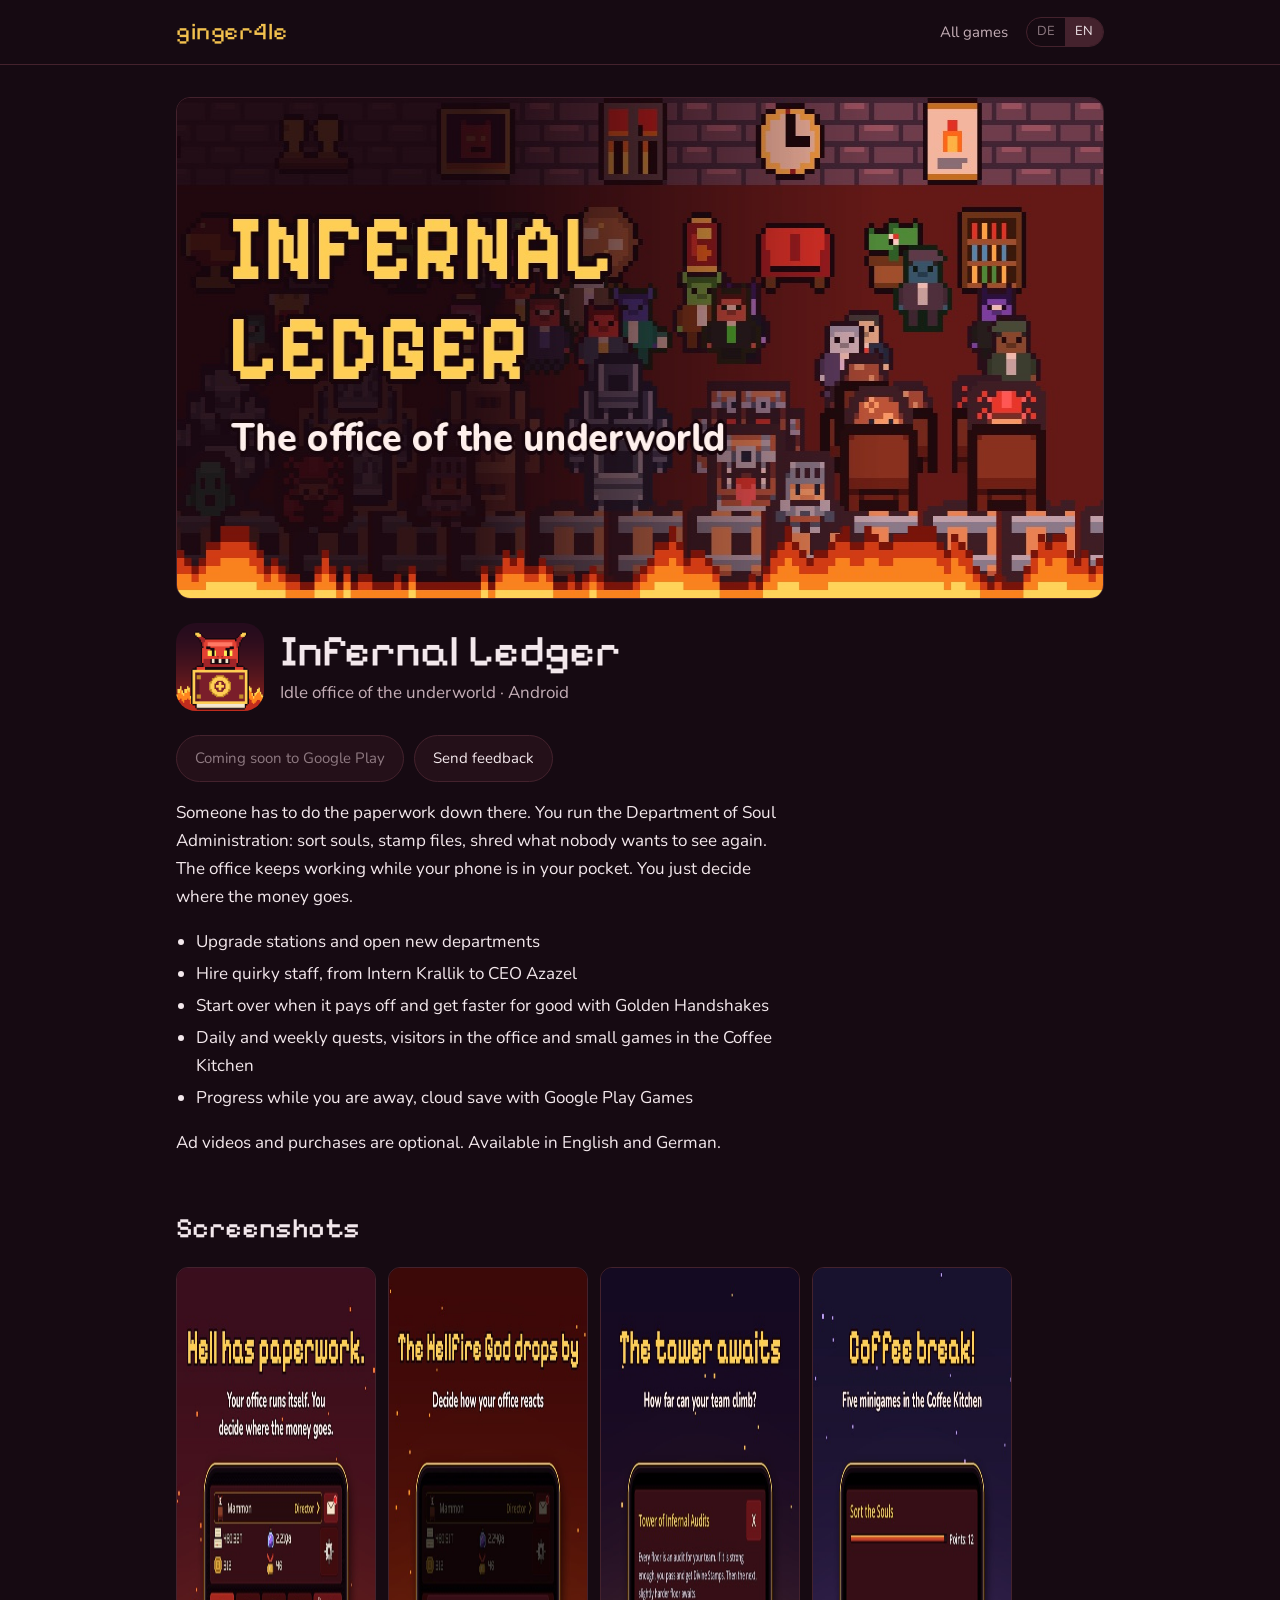
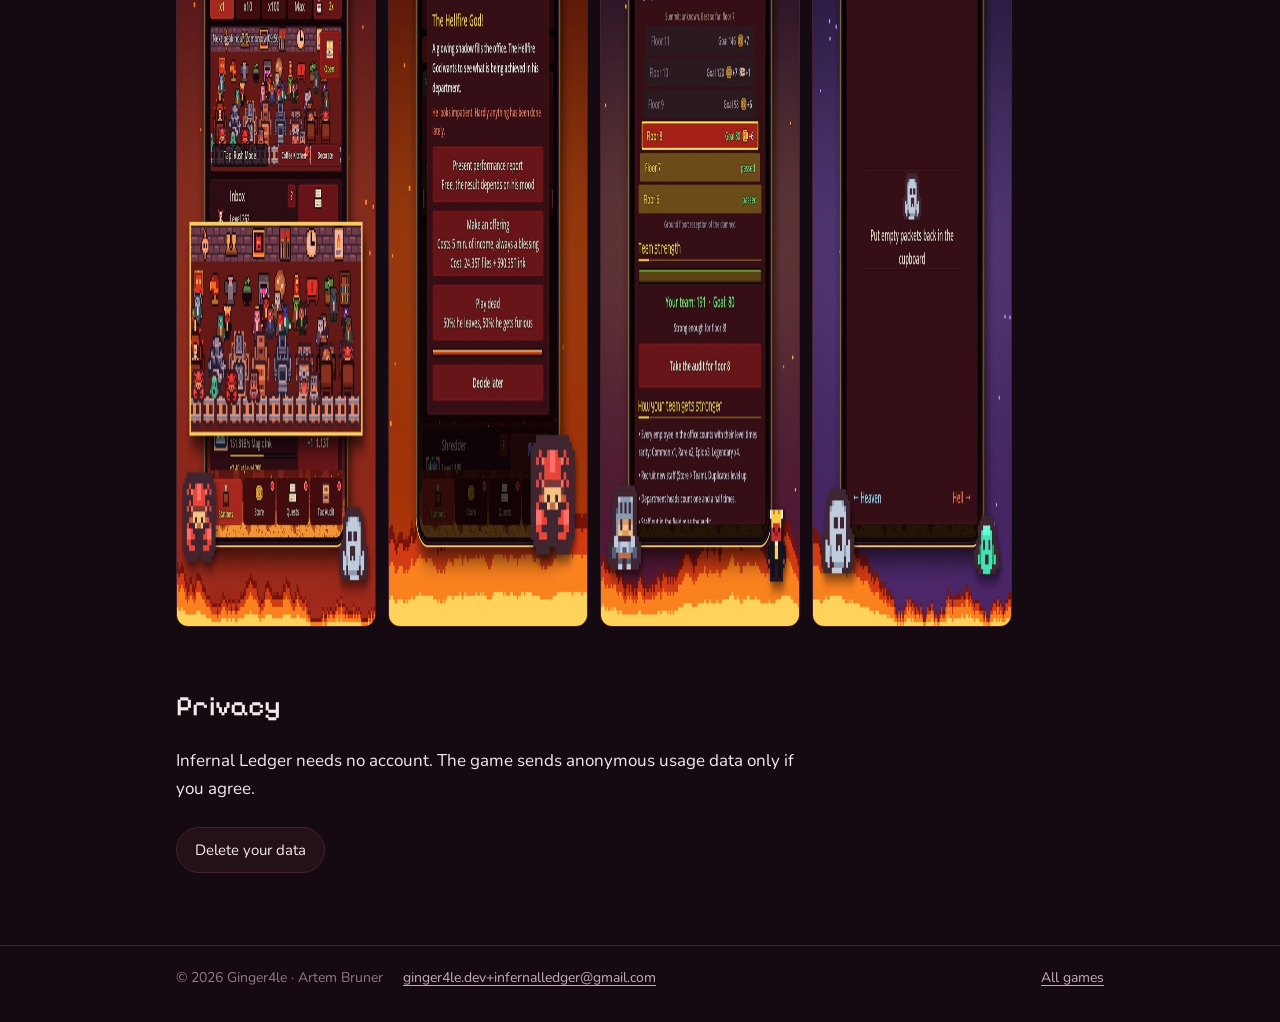
==== infernal-ledger/index.html @ 5a6a9899 "Pixel studio design: home page with game cards, Infernal Ledger page, DE/EN switch Co-Authored-By: C" ====
<!doctype html>
<html lang="de">
<head>
<meta charset="utf-8">
<meta name="viewport" content="width=device-width, initial-scale=1">
<title>Infernal Ledger: Idle Office</title>
<meta name="description" content="Idle-Spiel im Höllenbüro: Akten stempeln, Seelen sortieren, Dämonen einstellen.">
<meta name="theme-color" content="#160a12">
<meta property="og:title" content="Infernal Ledger: Idle Office">
<meta property="og:description" content="An idle game about Hell's paperwork: stamp files, sort souls, hire demons.">
<meta property="og:image" content="https://ginger4le.github.io/infernal-ledger/img/feature_en.jpg">
<link rel="icon" href="img/icon.png" type="image/png">
<link rel="stylesheet" href="../style.css">
<script src="../assets/lang.js"></script>
</head>
<body>
<header class="top"><div class="wrap">
  <a class="logo" href="../">ginger4le</a>
  <nav class="nav">
    <a href="../#spiele" class="hide-sm"><span class="de">Alle Spiele</span><span class="en">All games</span></a>
    <span class="lang"><button data-set="de" aria-label="Deutsch">DE</button><button data-set="en" aria-label="English">EN</button></span>
  </nav>
</div></header>

<main class="wrap">
  <div class="feature">
    <img class="de" src="img/feature_de.jpg" alt="Infernal Ledger: Idle Office" width="1024" height="500">
    <img class="en" src="img/feature_en.jpg" alt="Infernal Ledger: Idle Office" width="1024" height="500">
  </div>

  <div class="title-row">
    <img src="img/icon.png" alt="" width="88" height="88">
    <div>
      <h1>Infernal Ledger</h1>
      <p><span class="de">Idle-Büro der Unterwelt · Android</span><span class="en">Idle office of the underworld · Android</span></p>
    </div>
  </div>

  <div class="actions">
    <span class="btn off"><span class="de">Bald bei Google Play</span><span class="en">Coming soon to Google Play</span></span>
    <a class="btn" href="mailto:ginger4le.dev+infernalledger@gmail.com?subject=Infernal%20Ledger"><span class="de">Feedback schreiben</span><span class="en">Send feedback</span></a>
  </div>

  <div class="prose">
    <div class="de">
      <p>Irgendwer muss in der Hölle ja den Papierkram machen. Du leitest die Abteilung für Seelenverwaltung: Seelen sortieren, Akten stempeln, Altlasten schreddern. Das Büro arbeitet von allein weiter, auch wenn das Handy in der Tasche steckt. Du entscheidest nur, wo das Geld hingeht.</p>
      <ul>
        <li>Stationen aufwerten und neue Abteilungen eröffnen</li>
        <li>Skurrile Mitarbeiter anwerben, vom Praktikanten Krallik bis zu Geschäftsführer Azazel</li>
        <li>Neu anfangen, wenn es sich lohnt, und mit Goldenen Handshakes dauerhaft schneller werden</li>
        <li>Tägliche und wöchentliche Aufträge, Besucher im Büro und kleine Spiele in der Kaffeeküche</li>
        <li>Fortschritt auch offline, Spielstand in der Cloud über Google Play Spiele</li>
      </ul>
      <p>Werbevideos und Käufe sind freiwillig. Auf Deutsch und Englisch.</p>
    </div>
    <div class="en">
      <p>Someone has to do the paperwork down there. You run the Department of Soul Administration: sort souls, stamp files, shred what nobody wants to see again. The office keeps working while your phone is in your pocket. You just decide where the money goes.</p>
      <ul>
        <li>Upgrade stations and open new departments</li>
        <li>Hire quirky staff, from Intern Krallik to CEO Azazel</li>
        <li>Start over when it pays off and get faster for good with Golden Handshakes</li>
        <li>Daily and weekly quests, visitors in the office and small games in the Coffee Kitchen</li>
        <li>Progress while you are away, cloud save with Google Play Games</li>
      </ul>
      <p>Ad videos and purchases are optional. Available in English and German.</p>
    </div>
  </div>

  <h2><span class="de">Bilder</span><span class="en">Screenshots</span></h2>
  <div class="shots de">
    <img src="img/01_stations_de.jpg" alt="Das Büro mit seinen Stationen" width="540" height="960" loading="lazy">
    <img src="img/03_event_de.jpg" alt="Ein Ereignis im Büro" width="540" height="960" loading="lazy">
    <img src="img/04_tower_de.jpg" alt="Der Höllenturm" width="540" height="960" loading="lazy">
    <img src="img/06_minigame_de.jpg" alt="Ein Minispiel in der Kaffeeküche" width="540" height="960" loading="lazy">
  </div>
  <div class="shots en">
    <img src="img/01_stations_en.jpg" alt="The office and its stations" width="540" height="960" loading="lazy">
    <img src="img/03_event_en.jpg" alt="An event in the office" width="540" height="960" loading="lazy">
    <img src="img/04_tower_en.jpg" alt="The Hell Tower" width="540" height="960" loading="lazy">
    <img src="img/06_minigame_en.jpg" alt="A minigame in the Coffee Kitchen" width="540" height="960" loading="lazy">
  </div>

  <h2><span class="de">Datenschutz</span><span class="en">Privacy</span></h2>
  <p class="prose"><span class="de">Infernal Ledger braucht kein Konto. Anonyme Nutzungsdaten sendet das Spiel nur mit deiner Zustimmung.</span><span class="en">Infernal Ledger needs no account. The game sends anonymous usage data only if you agree.</span></p>
  <div class="actions">
    <a class="btn" href="delete-data.html"><span class="de">Daten löschen</span><span class="en">Delete your data</span></a>
  </div>
</main>

<footer class="foot"><div class="wrap">
  <span>© 2026 Ginger4le · Artem Bruner</span>
  <a href="mailto:ginger4le.dev+infernalledger@gmail.com">ginger4le.dev+infernalledger@gmail.com</a>
  <a class="sp" href="../"><span class="de">Alle Spiele</span><span class="en">All games</span></a>
</div></footer>
</body>
</html>
---- style.css ----
@font-face { font-family: "Pixelify Sans"; src: url("assets/fonts/PixelifySans.ttf") format("truetype"); font-display: swap; }
@font-face { font-family: "Nunito"; src: url("assets/fonts/Nunito.ttf") format("truetype"); font-weight: 200 1000; font-display: swap; }

:root {
  --bg: #160a12;
  --card: #241019;
  --card-hover: #2e1520;
  --line: #44222d;
  --text: #f3e8ec;
  --muted: #c4aeb6;
  --faint: #8f7a82;
  --gold: #f2c14e;
  --ember: #d9482f;
  --radius: 14px;
  --pixel: "Pixelify Sans", "Courier New", monospace;
}

* { box-sizing: border-box; }
html { -webkit-text-size-adjust: 100%; }
body {
  margin: 0;
  background: var(--bg);
  color: var(--text);
  font: 17px/1.65 Nunito, system-ui, -apple-system, "Segoe UI", sans-serif;
}
img { max-width: 100%; display: block; }
a { color: var(--gold); text-underline-offset: 3px; }
a:hover { color: #ffd77a; }

/* language switch: html[data-lang] shows .de or .en */
html[data-lang="de"] .en, html[data-lang="en"] .de { display: none !important; }
html:not([data-lang]) .en { display: none !important; }

.wrap { max-width: 960px; margin: 0 auto; padding: 0 16px; }

/* header */
.top { border-bottom: 1px solid var(--line); }
.top .wrap { display: flex; align-items: center; gap: 16px; min-height: 64px; }
.logo { font-family: var(--pixel); font-size: 24px; color: var(--gold); text-decoration: none; letter-spacing: 0.5px; }
.logo:hover { color: var(--gold); }
.nav { margin-left: auto; display: flex; align-items: center; gap: 18px; font-size: 15px; }
.nav a { color: var(--muted); text-decoration: none; }
.nav a:hover { color: var(--text); }
.lang { display: inline-flex; border: 1px solid var(--line); border-radius: 999px; overflow: hidden; }
.lang button {
  background: none; border: 0; color: var(--faint); font: inherit; font-size: 13px;
  padding: 3px 10px; cursor: pointer;
}
html[data-lang="de"] .lang [data-set="de"], html[data-lang="en"] .lang [data-set="en"],
html:not([data-lang]) .lang [data-set="de"] { background: var(--line); color: var(--text); }

/* hero */
.hero { padding: 72px 0 40px; }
.hero h1 {
  font-family: var(--pixel); font-weight: 500; font-size: clamp(36px, 7vw, 64px);
  line-height: 1.05; margin: 0 0 14px; max-width: 14ch;
}
.hero h1 .hl { color: var(--gold); }
.hero p { color: var(--muted); font-size: 19px; margin: 0; max-width: 46ch; }

h2 { font-family: var(--pixel); font-weight: 500; font-size: 28px; margin: 48px 0 16px; }
.section-lead { color: var(--muted); margin: -8px 0 20px; }

/* game cards */
.games { display: grid; grid-template-columns: repeat(auto-fill, minmax(280px, 1fr)); gap: 16px; }
.game {
  --accent: var(--ember);
  display: flex; gap: 16px; align-items: center;
  background: var(--card); border: 1px solid var(--line); border-radius: var(--radius);
  padding: 16px; text-decoration: none; color: var(--text);
  border-left: 4px solid var(--accent);
  transition: background .15s, transform .15s;
}
a.game:hover { background: var(--card-hover); transform: translateY(-2px); color: var(--text); }
.game img { width: 72px; height: 72px; border-radius: 16px; flex: none; image-rendering: pixelated; }
.game h3 { margin: 0 0 2px; font-size: 19px; }
.game p { margin: 0; color: var(--muted); font-size: 15px; line-height: 1.45; }
.badge {
  display: inline-block; margin-top: 8px; font-size: 12px; padding: 2px 9px; border-radius: 999px;
  background: rgba(242, 193, 78, .12); color: var(--gold); border: 1px solid rgba(242, 193, 78, .3);
}
.game.soon { --accent: var(--line); border-style: dashed; border-left-style: solid; }
.game.soon .dot { width: 72px; height: 72px; border-radius: 16px; flex: none; background: var(--line);
  display: grid; place-items: center; font-family: var(--pixel); font-size: 32px; color: var(--faint); }

/* game page */
.feature { border-radius: var(--radius); overflow: hidden; border: 1px solid var(--line); margin: 32px 0 24px; }
.title-row { display: flex; gap: 16px; align-items: center; }
.title-row img { width: 88px; height: 88px; border-radius: 20px; }
.title-row h1 { font-family: var(--pixel); font-weight: 500; font-size: clamp(30px, 5vw, 44px); line-height: 1.1; margin: 0; }
.title-row p { margin: 4px 0 0; color: var(--muted); }
.actions { display: flex; flex-wrap: wrap; gap: 10px; margin: 24px 0 8px; }
.btn {
  display: inline-flex; align-items: center; gap: 8px; padding: 10px 18px; border-radius: 999px;
  border: 1px solid var(--line); color: var(--text); text-decoration: none; font-size: 15px; background: var(--card);
}
.btn:hover { background: var(--card-hover); color: var(--text); }
.btn.primary { background: var(--gold); color: #2a1206; border-color: var(--gold); font-weight: 700; }
.btn.primary:hover { background: #ffd77a; color: #2a1206; }
.btn.off { color: var(--faint); cursor: default; }
.prose { max-width: 62ch; }
.prose ul { padding-left: 20px; }
.prose li { margin: 4px 0; }
.shots { display: flex; gap: 12px; overflow-x: auto; padding-bottom: 8px; scroll-snap-type: x mandatory; }
.shots img { width: 200px; flex: none; border-radius: 12px; border: 1px solid var(--line); scroll-snap-align: start; }

/* text pages */
.doc { max-width: 720px; padding-top: 32px; }
.doc h1 { font-family: var(--pixel); font-weight: 500; font-size: clamp(28px, 5vw, 40px); line-height: 1.15; margin: 0 0 6px; }
.doc .muted { color: var(--faint); font-size: 15px; }
.card { background: var(--card); border: 1px solid var(--line); border-radius: var(--radius); padding: 4px 20px 14px; margin: 16px 0; }
.card h2 { font-family: inherit; font-weight: 800; font-size: 19px; margin: 16px 0 6px; color: var(--gold); }
.back { display: inline-block; margin-top: 24px; font-size: 15px; }

/* footer */
.foot { border-top: 1px solid var(--line); margin-top: 72px; }
.foot .wrap { display: flex; flex-wrap: wrap; gap: 8px 20px; padding-top: 20px; padding-bottom: 32px; font-size: 14px; color: var(--faint); }
.foot a { color: var(--muted); }
.foot .sp { margin-left: auto; }

@media (max-width: 560px) {
  .nav .hide-sm { display: none; }
  .hero { padding: 48px 0 24px; }
  .foot .sp { margin-left: 0; width: 100%; }
}

/* plain text pages without the site header (e.g. wardwinter/privacy.html) */
body > main:not(.wrap) { max-width: 760px; margin: 0 auto; padding: 40px 16px 64px; }
main:not(.wrap) h1 { font-family: var(--pixel); font-weight: 500; font-size: clamp(28px, 5vw, 40px); line-height: 1.15; margin: 0 0 6px; color: var(--text); }
main:not(.wrap) h2 { font-family: inherit; font-weight: 800; font-size: 19px; margin: 16px 0 6px; color: var(--gold); }
main:not(.wrap) section { background: var(--card); border: 1px solid var(--line); border-radius: var(--radius); padding: 4px 20px 14px; margin: 16px 0; }
nav.lang { display: flex; gap: 16px; border: 0; margin: 8px 0 24px; }
.muted { color: var(--faint); font-size: 15px; }
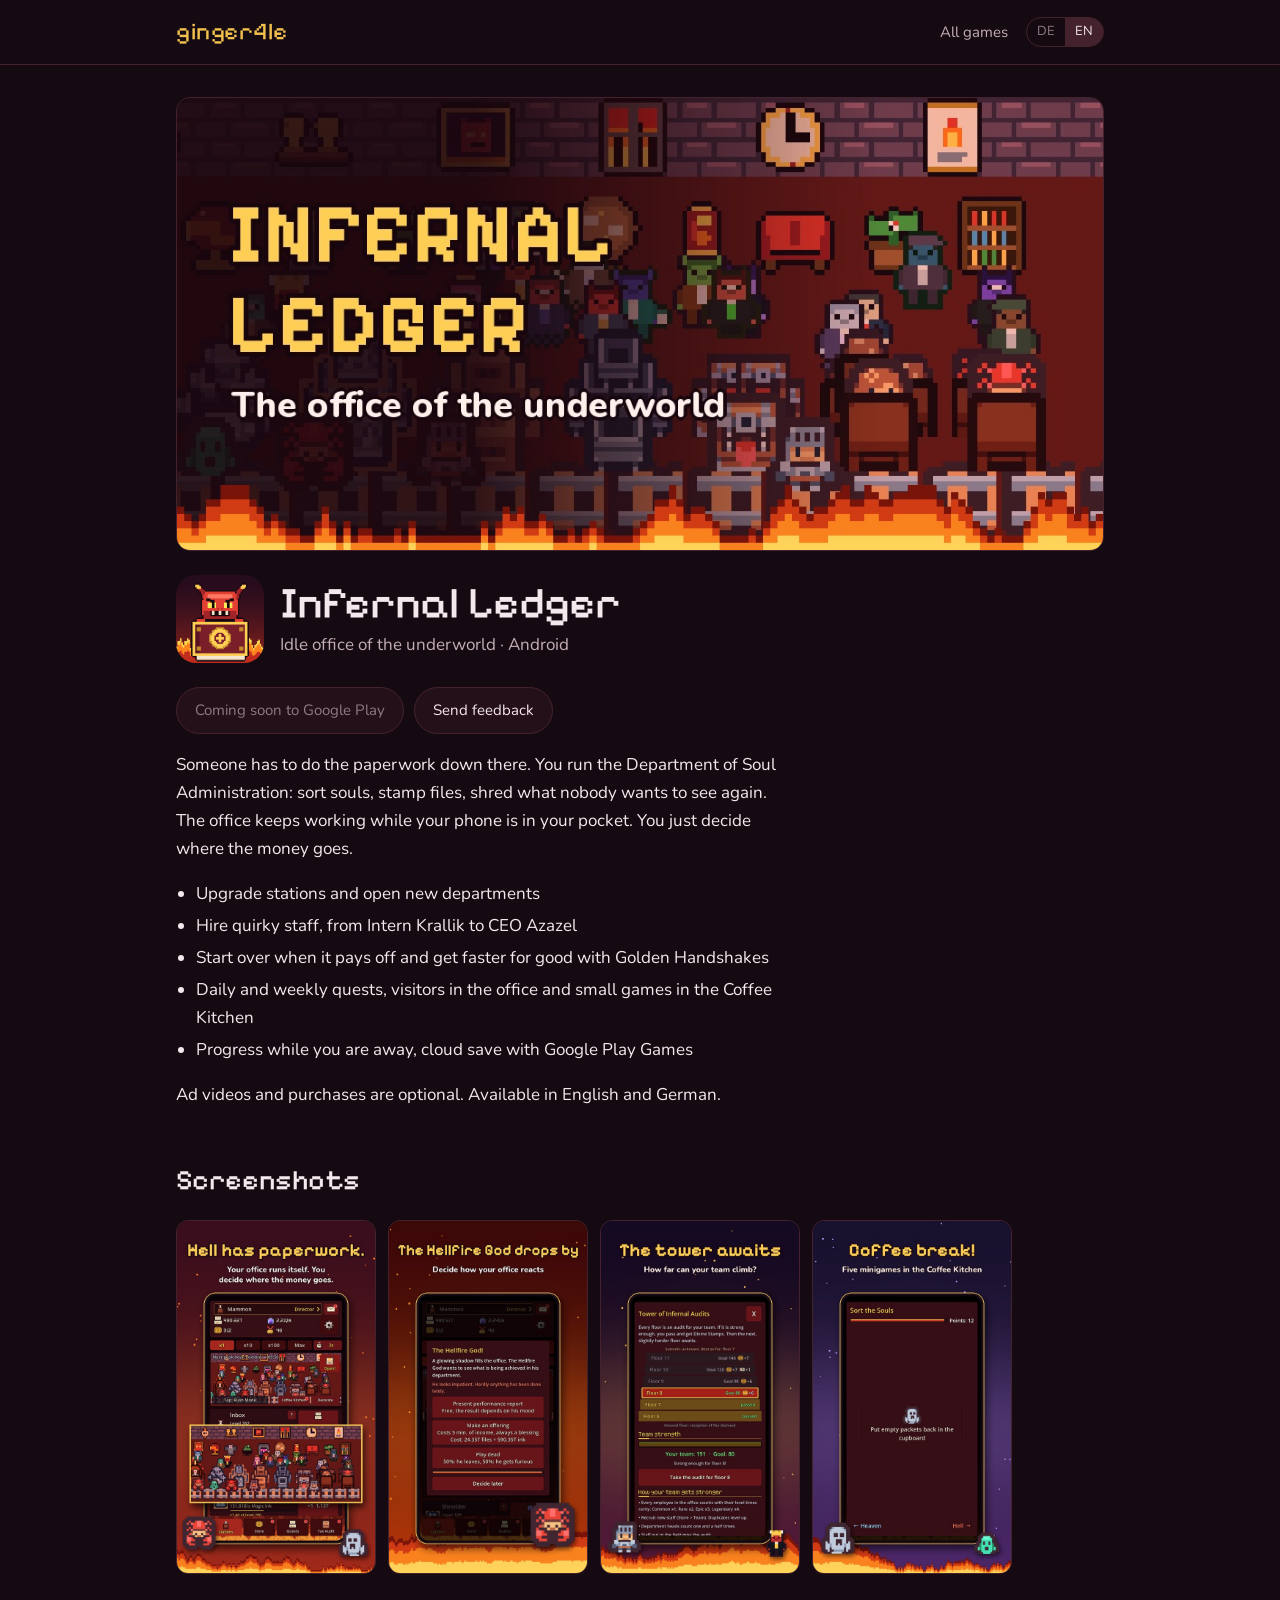
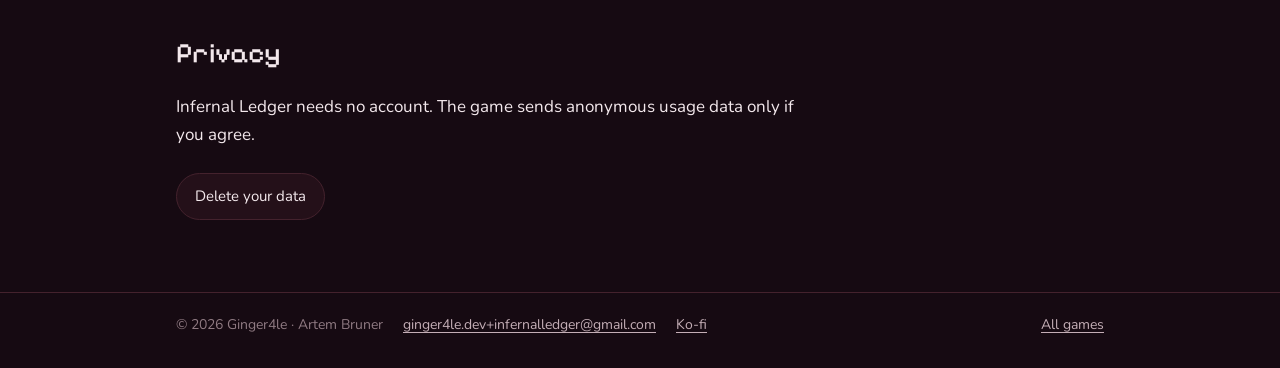
==== commit 0f9ccfb9: "Wallmory card and Ko-fi link Co-Authored-By: Claude Opus 5.5 <noreply@anthropic.com>" ====
--- a/infernal-ledger/index.html
+++ b/infernal-ledger/index.html
@@ -90,6 +90,7 @@
 <footer class="foot"><div class="wrap">
   <span>© 2026 Ginger4le · Artem Bruner</span>
   <a href="mailto:ginger4le.dev+infernalledger@gmail.com">ginger4le.dev+infernalledger@gmail.com</a>
+  <a href="https://ko-fi.com/artembruner" rel="noopener">Ko-fi</a>
   <a class="sp" href="../"><span class="de">Alle Spiele</span><span class="en">All games</span></a>
 </div></footer>
 </body>
--- a/style.css
+++ b/style.css
@@ -23,7 +23,7 @@
   color: var(--text);
   font: 17px/1.65 Nunito, system-ui, -apple-system, "Segoe UI", sans-serif;
 }
-img { max-width: 100%; display: block; }
+img { max-width: 100%; height: auto; display: block; }
 a { color: var(--gold); text-underline-offset: 3px; }
 a:hover { color: #ffd77a; }
 
